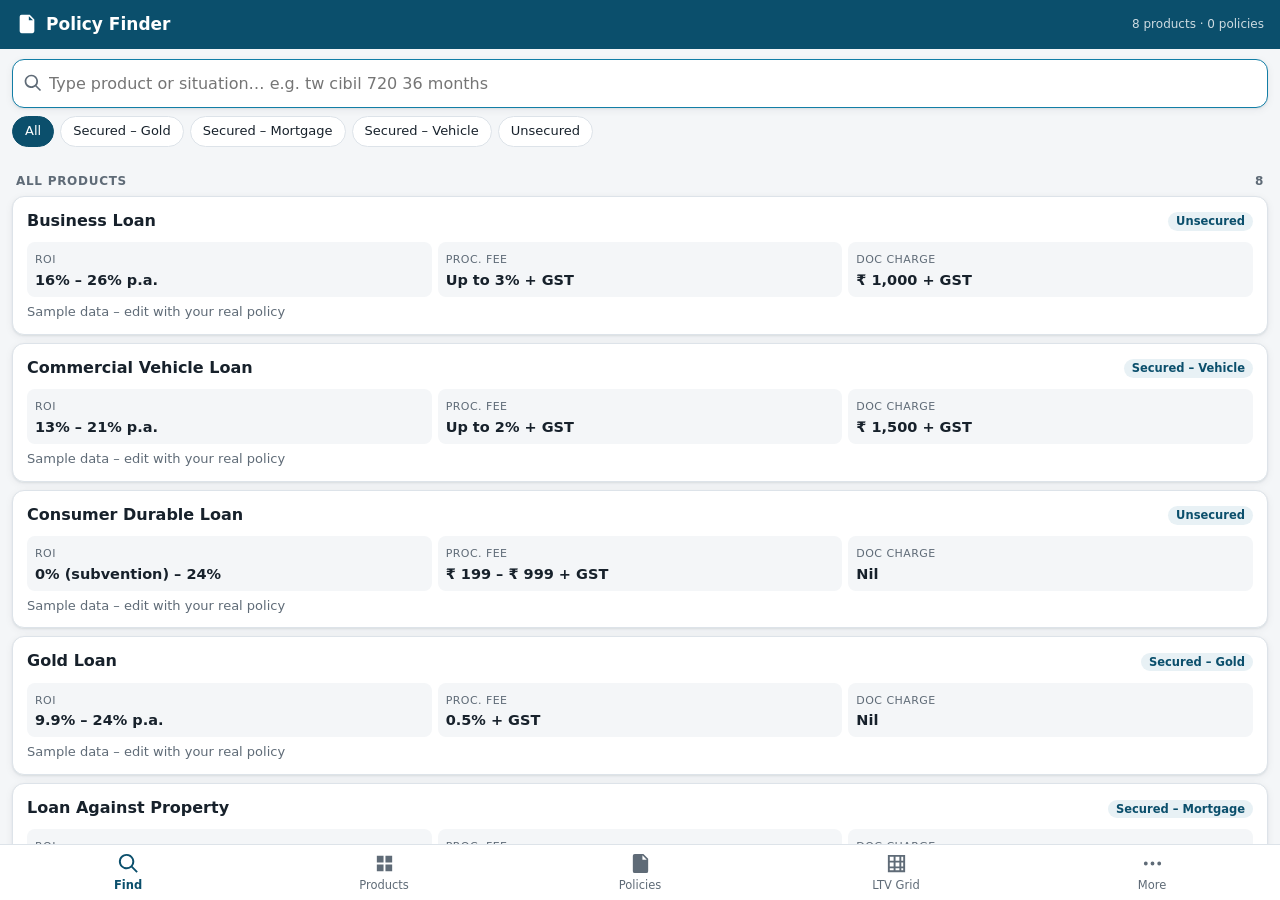
==== policy-finder/app/src/main/assets/www/index.html @ 9a91c1db "Add Policy Finder Android app (offline policy search, LTV grids, PDF policies) and APK build workflo" ====
<!doctype html>
<html lang="en">
<head>
<meta charset="utf-8">
<meta name="viewport" content="width=device-width, initial-scale=1, viewport-fit=cover">
<title>Policy Finder</title>
<link rel="stylesheet" href="app.css">
</head>
<body>
<header class="topbar">
  <div class="brand">
    <svg viewBox="0 0 24 24" width="22" height="22" aria-hidden="true"><path fill="currentColor" d="M6 2h9l5 5v13a2 2 0 0 1-2 2H6a2 2 0 0 1-2-2V4a2 2 0 0 1 2-2zm8 1.5V8h4.5L14 3.5zM8 12h8v1.6H8V12zm0 3.4h6v1.6H8v-1.6z"/></svg>
    <span id="title">Policy Finder</span>
  </div>
  <span class="sub" id="subtitle">Offline</span>
</header>

<main id="view"></main>

<nav class="tabs" id="tabs">
  <button data-tab="search" class="active"><svg viewBox="0 0 24 24"><path d="M10 2a8 8 0 0 1 6.3 12.9l5.4 5.4-1.4 1.4-5.4-5.4A8 8 0 1 1 10 2zm0 2a6 6 0 1 0 0 12 6 6 0 0 0 0-12z"/></svg><span>Find</span></button>
  <button data-tab="products"><svg viewBox="0 0 24 24"><path d="M4 4h7v7H4V4zm9 0h7v7h-7V4zM4 13h7v7H4v-7zm9 0h7v7h-7v-7z"/></svg><span>Products</span></button>
  <button data-tab="docs"><svg viewBox="0 0 24 24"><path d="M6 2h9l5 5v13a2 2 0 0 1-2 2H6a2 2 0 0 1-2-2V4a2 2 0 0 1 2-2zm8 1.5V8h4.5L14 3.5z"/></svg><span>Policies</span></button>
  <button data-tab="grids"><svg viewBox="0 0 24 24"><path d="M3 3h18v18H3V3zm2 2v4h4V5H5zm6 0v4h4V5h-4zm6 0v4h2V5h-2zM5 11v4h4v-4H5zm6 0v4h4v-4h-4zm6 0v4h2v-4h-2zM5 17v2h4v-2H5zm6 0v2h4v-2h-4zm6 0v2h2v-2h-2z"/></svg><span>LTV Grid</span></button>
  <button data-tab="more"><svg viewBox="0 0 24 24"><path d="M5 10a2 2 0 1 1 0 4 2 2 0 0 1 0-4zm7 0a2 2 0 1 1 0 4 2 2 0 0 1 0-4zm7 0a2 2 0 1 1 0 4 2 2 0 0 1 0-4z"/></svg><span>More</span></button>
</nav>

<div id="sheet" class="sheet hidden" role="dialog" aria-modal="true">
  <div class="sheet-head">
    <button class="icon-btn" id="sheetClose" aria-label="Close"><svg viewBox="0 0 24 24"><path d="M15.4 6.4 14 5l-7 7 7 7 1.4-1.4L9.8 12z"/></svg></button>
    <h2 id="sheetTitle"></h2>
    <div id="sheetActions"></div>
  </div>
  <div class="sheet-body" id="sheetBody"></div>
</div>

<div id="toast" class="toast hidden"></div>

<script src="lib/pdf.min.js"></script>
<script src="db.js"></script>
<script src="search.js"></script>
<script src="seed.js"></script>
<script src="app.js"></script>
</body>
</html>
---- policy-finder/app/src/main/assets/www/app.css ----
:root {
  --bg: #f4f6f8;
  --card: #ffffff;
  --text: #17212b;
  --muted: #5f6b77;
  --line: #dde3e9;
  --brand: #0b4f6c;
  --brand-2: #127ea6;
  --accent: #f2a541;
  --ok: #1f8a4c;
  --warn: #b86e00;
  --bad: #c0392b;
  --hl: #fff1c2;
  --cell-hl: #d7eef7;
  --cell-hit: #0b4f6c;
  --chip: #e8f1f5;
  --shadow: 0 1px 2px rgba(16, 32, 48, .08), 0 2px 8px rgba(16, 32, 48, .06);
}
@media (prefers-color-scheme: dark) {
  :root {
    --bg: #0f1418;
    --card: #182027;
    --text: #e6edf2;
    --muted: #9aa8b4;
    --line: #2a353e;
    --brand: #4fb3d9;
    --brand-2: #7cc8e6;
    --hl: #5a4a12;
    --cell-hl: #1d3a48;
    --cell-hit: #4fb3d9;
    --chip: #1f2c35;
    --shadow: none;
  }
}
* { box-sizing: border-box; -webkit-tap-highlight-color: transparent; }
html, body { margin: 0; height: 100%; }
body {
  font-family: system-ui, -apple-system, "Segoe UI", Roboto, sans-serif;
  background: var(--bg); color: var(--text); font-size: 15px; line-height: 1.45;
  display: flex; flex-direction: column; overflow: hidden;
}
button, input, select, textarea { font: inherit; color: inherit; }
svg { fill: currentColor; }

.topbar {
  background: #0b4f6c; color: #fff; padding: 12px 16px;
  display: flex; align-items: center; justify-content: space-between; flex: 0 0 auto;
}
.brand { display: flex; align-items: center; gap: 8px; font-weight: 650; font-size: 17px; }
.topbar .sub { font-size: 12px; opacity: .8; }

main { flex: 1 1 auto; overflow-y: auto; padding: 12px 12px 24px; -webkit-overflow-scrolling: touch; }

.tabs {
  flex: 0 0 auto; display: flex; background: var(--card); border-top: 1px solid var(--line);
  padding-bottom: env(safe-area-inset-bottom);
}
.tabs button {
  flex: 1; border: 0; background: none; padding: 7px 0 6px; display: flex; flex-direction: column;
  align-items: center; gap: 2px; font-size: 11.5px; color: var(--muted);
}
.tabs button svg { width: 23px; height: 23px; }
.tabs button.active { color: var(--brand); font-weight: 600; }

.searchbox { position: sticky; top: -12px; z-index: 2; background: var(--bg); padding: 0 0 8px; margin-top: -2px; }
.searchbox .field { display: flex; align-items: center; background: var(--card); border: 1.5px solid var(--line); border-radius: 12px; padding: 0 10px; box-shadow: var(--shadow); }
.searchbox .field:focus-within { border-color: var(--brand-2); }
.searchbox input { flex: 1; border: 0; outline: 0; background: transparent; padding: 12px 6px; font-size: 16px; min-width: 0; }
.searchbox svg { width: 20px; height: 20px; color: var(--muted); flex: 0 0 auto; }

.chips { display: flex; gap: 6px; overflow-x: auto; padding: 8px 0 2px; scrollbar-width: none; }
.chips::-webkit-scrollbar { display: none; }
.chip { flex: 0 0 auto; border: 1px solid var(--line); background: var(--card); border-radius: 999px; padding: 5px 12px; font-size: 13px; white-space: nowrap; }
.chip.on { background: var(--brand); border-color: var(--brand); color: #fff; }

.section-title { font-size: 12px; font-weight: 700; letter-spacing: .06em; text-transform: uppercase; color: var(--muted); margin: 16px 4px 6px; display: flex; justify-content: space-between; align-items: center; }

.card { background: var(--card); border: 1px solid var(--line); border-radius: 12px; padding: 12px 14px; margin-bottom: 8px; box-shadow: var(--shadow); }
.card.tap { cursor: pointer; }
.card.tap:active { transform: scale(.995); }
.card h3 { margin: 0 0 2px; font-size: 16px; }
.card .meta { color: var(--muted); font-size: 13px; }
.card .snip { font-size: 13.5px; margin-top: 6px; color: var(--text); }
.card .row { display: flex; justify-content: space-between; align-items: center; gap: 8px; }
.badge { display: inline-block; font-size: 11.5px; padding: 1px 8px; border-radius: 999px; background: var(--chip); color: var(--brand); font-weight: 600; white-space: nowrap; }
.badge.rule { background: #fdeccf; color: #8a4f00; }
.badge.grid { background: #e5f4ea; color: #1f6b3d; }
.badge.doc { background: #ece8fb; color: #4a3a9a; }
@media (prefers-color-scheme: dark) {
  .badge.rule { background: #3d2e12; color: #f2c47a; }
  .badge.grid { background: #173326; color: #8fd6aa; }
  .badge.doc { background: #2a2545; color: #b9adf2; }
}
mark { background: var(--hl); color: inherit; padding: 0 1px; border-radius: 3px; }

.kv { display: grid; grid-template-columns: repeat(3, 1fr); gap: 6px; margin-top: 8px; }
.kv div { background: var(--bg); border-radius: 8px; padding: 6px 8px; min-width: 0; }
.kv b { display: block; font-size: 14.5px; overflow-wrap: anywhere; }
.kv span { font-size: 11px; color: var(--muted); text-transform: uppercase; letter-spacing: .04em; }

.detail-table { width: 100%; border-collapse: collapse; }
.detail-table td { padding: 8px 4px; border-bottom: 1px solid var(--line); vertical-align: top; }
.detail-table td:first-child { color: var(--muted); width: 38%; font-size: 13.5px; }
.pre { white-space: pre-wrap; }

.empty { text-align: center; color: var(--muted); padding: 32px 16px; }
.empty svg { width: 46px; height: 46px; opacity: .4; }

.btn { border: 0; border-radius: 10px; padding: 10px 14px; background: var(--brand); color: #fff; font-weight: 600; display: inline-flex; align-items: center; gap: 6px; justify-content: center; }
.btn.secondary { background: var(--chip); color: var(--brand); }
.btn.danger { background: transparent; color: var(--bad); border: 1px solid var(--bad); }
.btn.small { padding: 6px 10px; font-size: 13px; border-radius: 8px; }
.btn.block { width: 100%; }
.btn-row { display: flex; gap: 8px; flex-wrap: wrap; margin: 8px 0; }
.fab { position: fixed; right: 18px; bottom: 76px; width: 56px; height: 56px; border-radius: 16px; background: var(--accent); color: #2a1a00; border: 0; box-shadow: 0 4px 14px rgba(0,0,0,.25); font-size: 28px; line-height: 1; z-index: 5; }
.icon-btn { border: 0; background: none; padding: 8px; border-radius: 50%; display: inline-flex; }
.icon-btn svg { width: 24px; height: 24px; }

label.f { display: block; margin: 10px 0 0; font-size: 13px; color: var(--muted); font-weight: 600; }
.input, textarea.input, select.input {
  width: 100%; border: 1.5px solid var(--line); background: var(--card); border-radius: 10px; padding: 10px 12px; margin-top: 4px; outline: 0;
}
.input:focus { border-color: var(--brand-2); }
textarea.input { min-height: 74px; resize: vertical; }
.two { display: grid; grid-template-columns: 1fr 1fr; gap: 8px; }
.hint { font-size: 12.5px; color: var(--muted); margin-top: 4px; }

.sheet { position: fixed; inset: 0; background: var(--bg); z-index: 20; display: flex; flex-direction: column; }
.sheet.hidden { display: none; }
.sheet-head { display: flex; align-items: center; gap: 4px; background: var(--card); border-bottom: 1px solid var(--line); padding: 4px 8px; flex: 0 0 auto; }
.sheet-head h2 { flex: 1; font-size: 17px; margin: 0; white-space: nowrap; overflow: hidden; text-overflow: ellipsis; }
.sheet-body { flex: 1; overflow: auto; padding: 12px; }
#sheetActions { display: flex; gap: 6px; }

.toast { position: fixed; left: 50%; bottom: 84px; transform: translateX(-50%); background: #222; color: #fff; padding: 9px 16px; border-radius: 999px; font-size: 14px; z-index: 40; max-width: 90%; text-align: center; }
.toast.hidden { display: none; }

/* grid */
.grid-wrap { overflow: auto; border: 1px solid var(--line); border-radius: 10px; background: var(--card); max-height: 62vh; }
table.ltv { border-collapse: separate; border-spacing: 0; font-size: 14px; min-width: 100%; }
table.ltv th, table.ltv td { border-right: 1px solid var(--line); border-bottom: 1px solid var(--line); padding: 8px 10px; text-align: center; white-space: nowrap; }
table.ltv thead th { position: sticky; top: 0; background: var(--chip); z-index: 1; font-weight: 650; }
table.ltv tbody th { position: sticky; left: 0; background: var(--chip); text-align: left; font-weight: 600; z-index: 1; }
table.ltv thead th.corner { left: 0; z-index: 2; font-size: 11.5px; color: var(--muted); text-align: left; }
table.ltv td.x, table.ltv th.x { background: var(--cell-hl); }
table.ltv td.hit { background: var(--cell-hit); color: #fff; font-weight: 700; }
table.ltv td[contenteditable="true"], table.ltv th[contenteditable="true"] { outline: none; min-width: 56px; }
table.ltv td[contenteditable="true"]:focus, table.ltv th[contenteditable="true"]:focus { box-shadow: inset 0 0 0 2px var(--brand-2); }
.result-box { background: var(--brand); color: #fff; border-radius: 12px; padding: 12px 14px; margin: 10px 0; }
.result-box .big { font-size: 26px; font-weight: 750; }
.result-box .small { opacity: .85; font-size: 13px; }

/* viewer */
.viewer-img { width: 100%; height: auto; display: block; border-radius: 8px; background: #fff; }
.zoomwrap { overflow: auto; touch-action: pan-x pan-y; }
.pdf-pages canvas { display: block; margin: 0 auto 10px; background: #fff; box-shadow: var(--shadow); max-width: none; }
.pdf-bar { position: sticky; top: -12px; z-index: 2; background: var(--bg); padding: 6px 0; display: flex; gap: 6px; align-items: center; flex-wrap: wrap; }
.pg-label { font-size: 12px; color: var(--muted); text-align: center; margin-bottom: 4px; }

.thumbs { display: grid; grid-template-columns: repeat(auto-fill, minmax(92px, 1fr)); gap: 8px; }
.thumb { aspect-ratio: 3/4; border-radius: 10px; overflow: hidden; background: var(--chip); display: flex; align-items: center; justify-content: center; position: relative; border: 1px solid var(--line); }
.thumb img { width: 100%; height: 100%; object-fit: cover; }
.thumb .lbl { position: absolute; bottom: 0; left: 0; right: 0; font-size: 11px; background: rgba(0,0,0,.55); color: #fff; padding: 3px 5px; white-space: nowrap; overflow: hidden; text-overflow: ellipsis; }
.pdf-icon { font-weight: 800; color: var(--bad); font-size: 20px; }

.emi-out { display: grid; grid-template-columns: 1fr 1fr; gap: 8px; margin-top: 12px; }
.emi-out div { background: var(--card); border: 1px solid var(--line); border-radius: 10px; padding: 10px; }
.emi-out b { display: block; font-size: 18px; }
.emi-out span { font-size: 12px; color: var(--muted); }

.list-item { display: flex; align-items: center; gap: 10px; }
.list-item .grow { flex: 1; min-width: 0; }
.ellip { white-space: nowrap; overflow: hidden; text-overflow: ellipsis; }
.progress { height: 4px; background: var(--line); border-radius: 4px; overflow: hidden; margin: 8px 0; }
.progress div { height: 100%; background: var(--brand-2); width: 0; transition: width .2s; }
.notice { background: #fff6e0; border: 1px solid #f1d38c; color: #6b4a00; border-radius: 10px; padding: 10px 12px; font-size: 13.5px; margin-bottom: 10px; }
@media (prefers-color-scheme: dark) { .notice { background: #33290f; border-color: #5c4a19; color: #f1d38c; } }
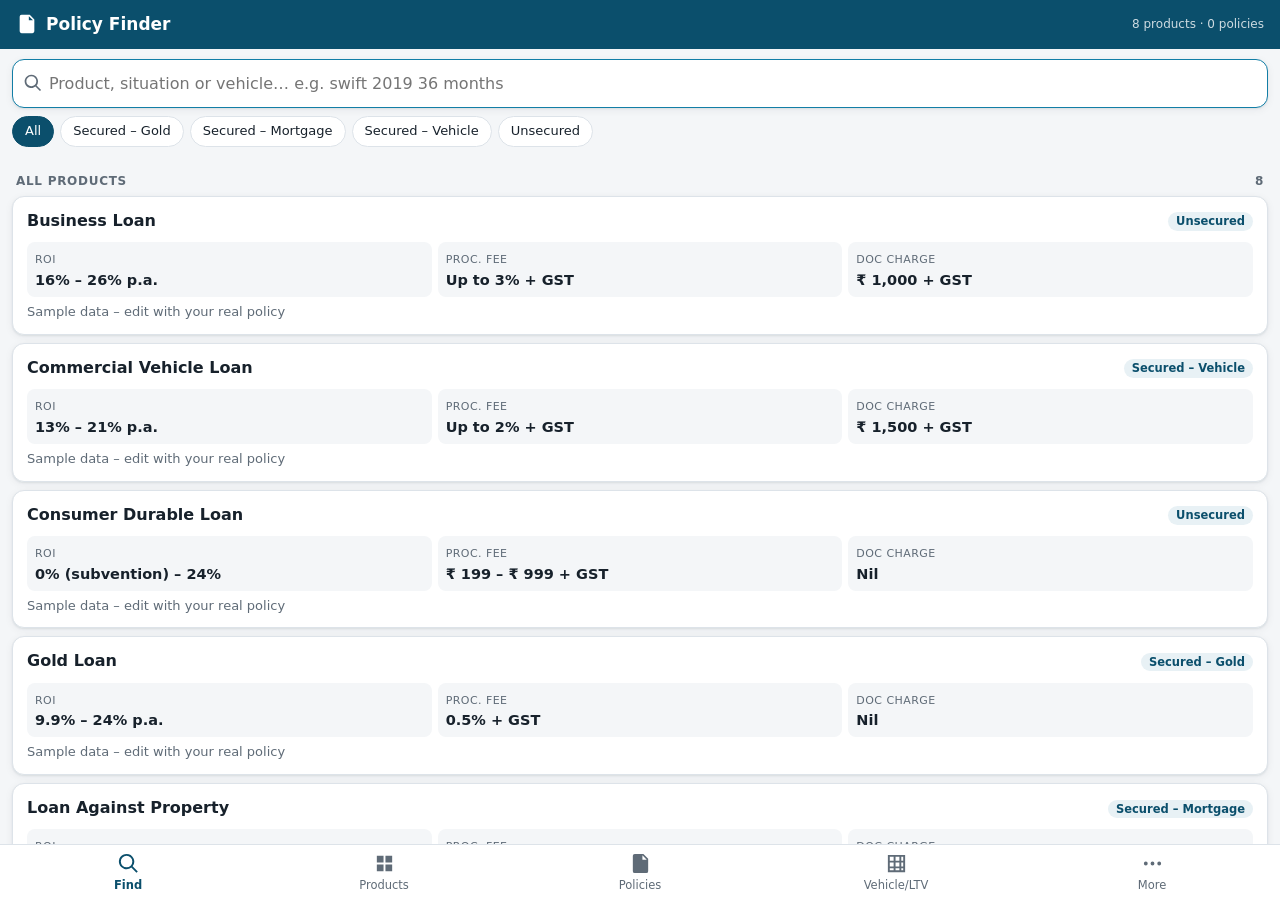
==== commit 52f7c921: "Add vehicle loan check: model + mfg year + tenure gives max loan, tenure, rate Co-Authored-By: Claud" ====
--- a/policy-finder/app/src/main/assets/www/index.html
+++ b/policy-finder/app/src/main/assets/www/index.html
@@ -21,7 +21,7 @@
   <button data-tab="search" class="active"><svg viewBox="0 0 24 24"><path d="M10 2a8 8 0 0 1 6.3 12.9l5.4 5.4-1.4 1.4-5.4-5.4A8 8 0 1 1 10 2zm0 2a6 6 0 1 0 0 12 6 6 0 0 0 0-12z"/></svg><span>Find</span></button>
   <button data-tab="products"><svg viewBox="0 0 24 24"><path d="M4 4h7v7H4V4zm9 0h7v7h-7V4zM4 13h7v7H4v-7zm9 0h7v7h-7v-7z"/></svg><span>Products</span></button>
   <button data-tab="docs"><svg viewBox="0 0 24 24"><path d="M6 2h9l5 5v13a2 2 0 0 1-2 2H6a2 2 0 0 1-2-2V4a2 2 0 0 1 2-2zm8 1.5V8h4.5L14 3.5z"/></svg><span>Policies</span></button>
-  <button data-tab="grids"><svg viewBox="0 0 24 24"><path d="M3 3h18v18H3V3zm2 2v4h4V5H5zm6 0v4h4V5h-4zm6 0v4h2V5h-2zM5 11v4h4v-4H5zm6 0v4h4v-4h-4zm6 0v4h2v-4h-2zM5 17v2h4v-2H5zm6 0v2h4v-2h-4zm6 0v2h2v-2h-2z"/></svg><span>LTV Grid</span></button>
+  <button data-tab="grids"><svg viewBox="0 0 24 24"><path d="M3 3h18v18H3V3zm2 2v4h4V5H5zm6 0v4h4V5h-4zm6 0v4h2V5h-2zM5 11v4h4v-4H5zm6 0v4h4v-4h-4zm6 0v4h2v-4h-2zM5 17v2h4v-2H5zm6 0v2h4v-2h-4zm6 0v2h2v-2h-2z"/></svg><span>Vehicle/LTV</span></button>
   <button data-tab="more"><svg viewBox="0 0 24 24"><path d="M5 10a2 2 0 1 1 0 4 2 2 0 0 1 0-4zm7 0a2 2 0 1 1 0 4 2 2 0 0 1 0-4zm7 0a2 2 0 1 1 0 4 2 2 0 0 1 0-4z"/></svg><span>More</span></button>
 </nav>
 
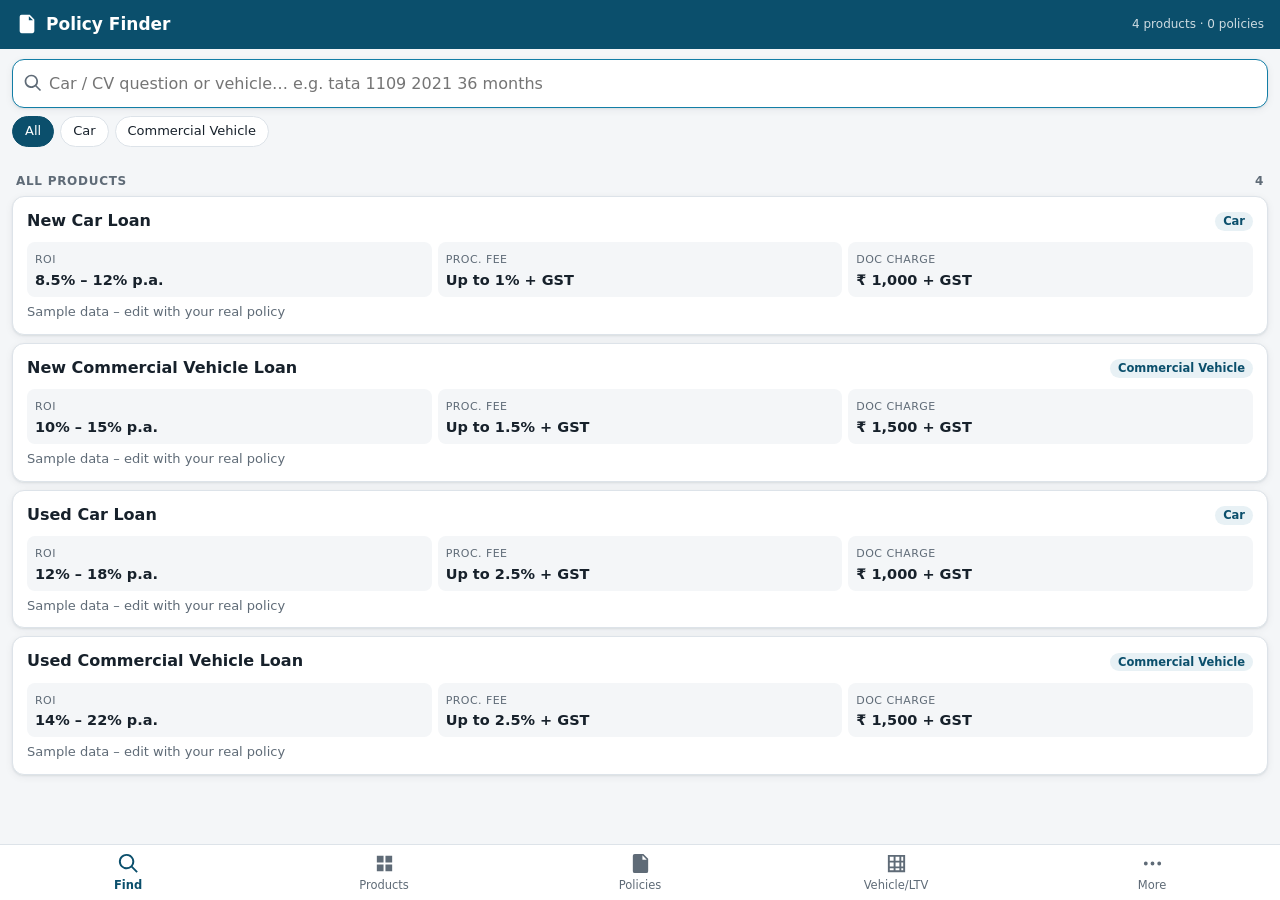
==== commit f49298e6: "Focus app on New/Used Car and New/Used Commercial Vehicle loans Replace starter data with car and CV" ====
--- a/policy-finder/app/src/main/assets/www/index.html
+++ b/policy-finder/app/src/main/assets/www/index.html
@@ -12,7 +12,7 @@
     <svg viewBox="0 0 24 24" width="22" height="22" aria-hidden="true"><path fill="currentColor" d="M6 2h9l5 5v13a2 2 0 0 1-2 2H6a2 2 0 0 1-2-2V4a2 2 0 0 1 2-2zm8 1.5V8h4.5L14 3.5zM8 12h8v1.6H8V12zm0 3.4h6v1.6H8v-1.6z"/></svg>
     <span id="title">Policy Finder</span>
   </div>
-  <span class="sub" id="subtitle">Offline</span>
+  <span class="sub" id="subtitle">Car &amp; CV</span>
 </header>
 
 <main id="view"></main>
@@ -39,6 +39,8 @@
 <script src="lib/pdf.min.js"></script>
 <script src="db.js"></script>
 <script src="search.js"></script>
+<script src="qa.js"></script>
+<script src="lib/ocr/tesseract.min.js"></script>
 <script src="seed.js"></script>
 <script src="app.js"></script>
 </body>
--- a/policy-finder/app/src/main/assets/www/app.css
+++ b/policy-finder/app/src/main/assets/www/app.css
@@ -175,3 +175,18 @@
 .progress div { height: 100%; background: var(--brand-2); width: 0; transition: width .2s; }
 .notice { background: #fff6e0; border: 1px solid #f1d38c; color: #6b4a00; border-radius: 10px; padding: 10px 12px; font-size: 13.5px; margin-bottom: 10px; }
 @media (prefers-color-scheme: dark) { .notice { background: #33290f; border-color: #5c4a19; color: #f1d38c; } }
+
+/* question answer */
+.answer { background: var(--card); border: 2px solid var(--line); border-radius: 14px; padding: 12px 14px; margin-bottom: 12px; box-shadow: var(--shadow); }
+.answer .verdict { font-size: 26px; font-weight: 800; letter-spacing: .02em; }
+.answer .vsub { font-weight: 600; margin-bottom: 4px; }
+.answer.v-NO { border-color: var(--bad); } .answer.v-NO .verdict { color: var(--bad); }
+.answer.v-YES { border-color: var(--ok); } .answer.v-YES .verdict { color: var(--ok); }
+.answer.v-COND { border-color: var(--warn); } .answer.v-COND .verdict { color: var(--warn); }
+.answer.v-UNCLEAR .verdict, .answer.v-NOTFOUND .verdict { color: var(--muted); }
+.answer .why { font-size: 12px; font-weight: 700; text-transform: uppercase; letter-spacing: .05em; color: var(--muted); margin: 10px 0 6px; }
+.answer .ev { border-left: 3px solid var(--line); padding: 4px 0 4px 10px; margin-bottom: 8px; }
+.answer .ev .q { font-size: 14.5px; }
+.answer .ev .src { font-size: 12px; color: var(--muted); margin-top: 2px; }
+.answer b.v-NO { color: var(--bad); } .answer b.v-YES { color: var(--ok); } .answer b.v-COND { color: var(--warn); }
+.answer .disc { font-size: 11.5px; color: var(--muted); margin-top: 6px; }
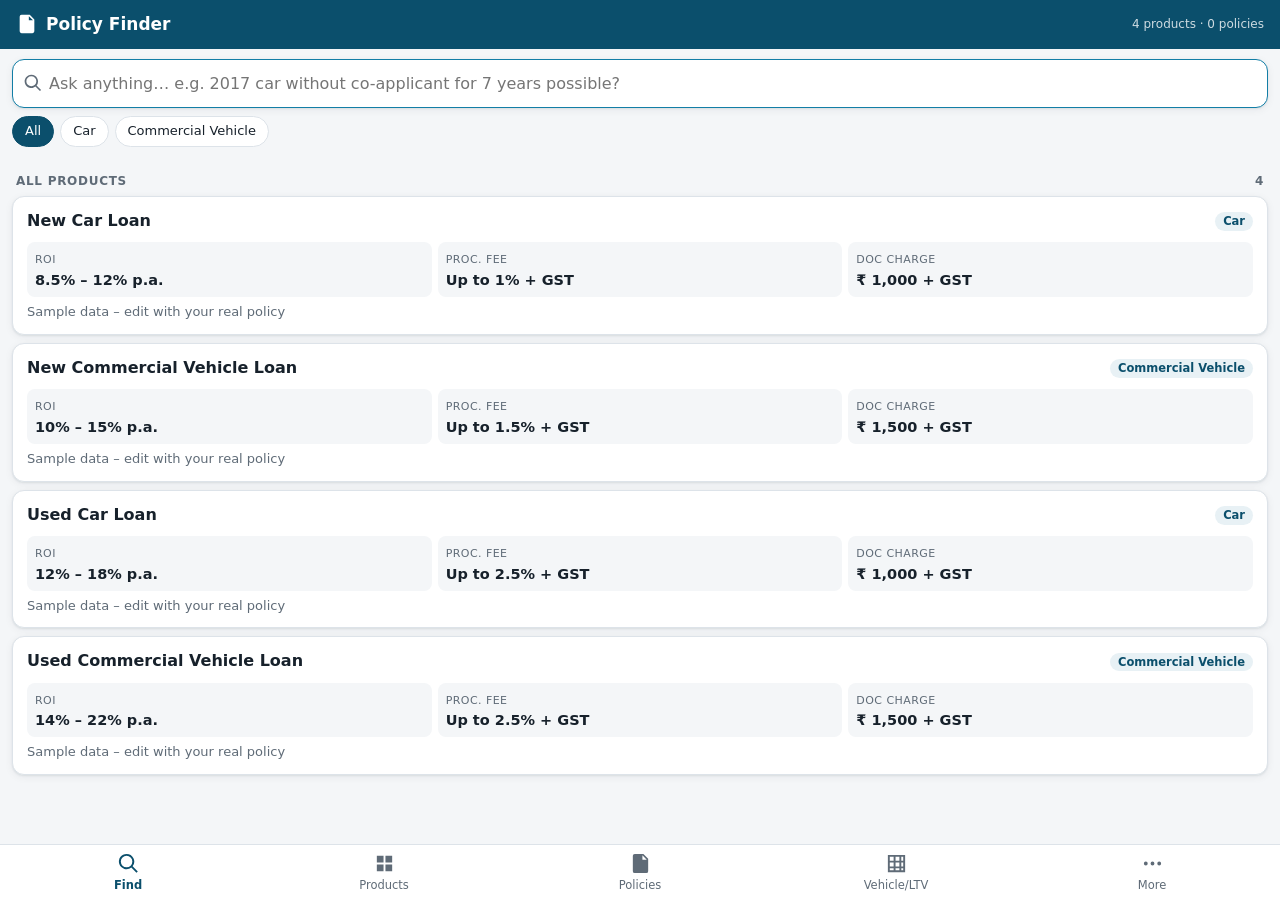
==== commit 25397281: "Add decision engine: understand questions, ask for missing facts, exact answer with policy checks an" ====
--- a/policy-finder/app/src/main/assets/www/index.html
+++ b/policy-finder/app/src/main/assets/www/index.html
@@ -40,6 +40,7 @@
 <script src="db.js"></script>
 <script src="search.js"></script>
 <script src="qa.js"></script>
+<script src="engine.js"></script>
 <script src="lib/ocr/tesseract.min.js"></script>
 <script src="seed.js"></script>
 <script src="app.js"></script>
--- a/policy-finder/app/src/main/assets/www/app.css
+++ b/policy-finder/app/src/main/assets/www/app.css
@@ -190,3 +190,20 @@
 .answer .ev .src { font-size: 12px; color: var(--muted); margin-top: 2px; }
 .answer b.v-NO { color: var(--bad); } .answer b.v-YES { color: var(--ok); } .answer b.v-COND { color: var(--warn); }
 .answer .disc { font-size: 11.5px; color: var(--muted); margin-top: 6px; }
+
+/* decision engine */
+.answer.engine .verdict { font-size: 22px; }
+.fchips { display: flex; flex-wrap: wrap; gap: 6px; margin: 4px 0 6px; }
+.fchip { border: 1px solid var(--line); background: var(--chip); color: var(--text); border-radius: 999px; padding: 4px 10px; font-size: 13px; font-weight: 600; }
+.fchip span { color: var(--muted); font-weight: 500; margin-right: 2px; }
+.fchip.ans { border-color: var(--brand-2); }
+.ask { background: var(--chip); border-radius: 12px; padding: 10px 12px; margin: 8px 0; }
+.ask .ask-q { font-weight: 700; font-size: 15.5px; }
+.ask.small .ask-q { font-size: 14px; font-weight: 600; }
+.chk { display: flex; gap: 8px; padding: 6px 0; border-bottom: 1px solid var(--line); }
+.chk:last-of-type { border-bottom: 0; }
+.chk .ci { flex: 0 0 auto; width: 22px; text-align: center; }
+.chk .src { font-size: 12px; color: var(--muted); margin-top: 2px; }
+ul.poss { margin: 4px 0 6px; padding-left: 20px; }
+ul.poss li { margin: 3px 0; }
+.cond-row { display: grid; grid-template-columns: 1fr 70px 1fr auto; gap: 6px; align-items: center; margin: 6px 0; }
